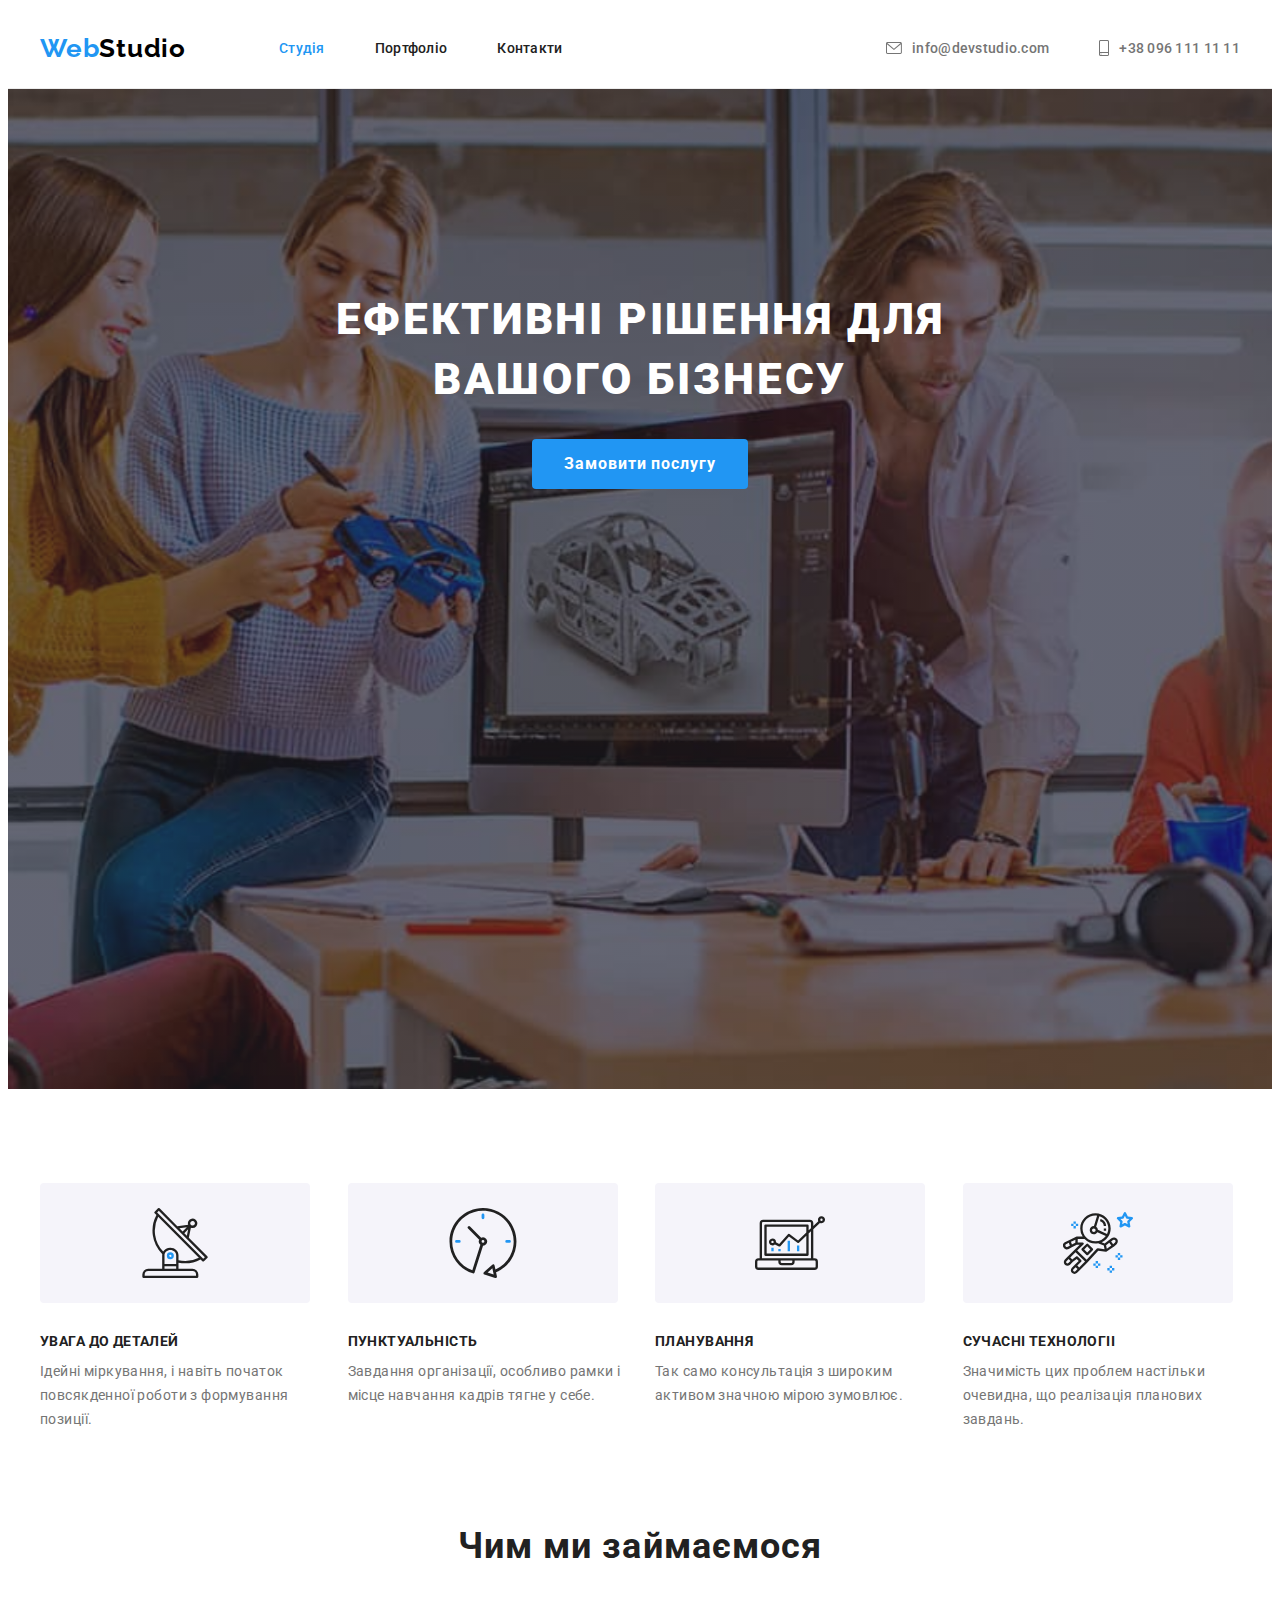
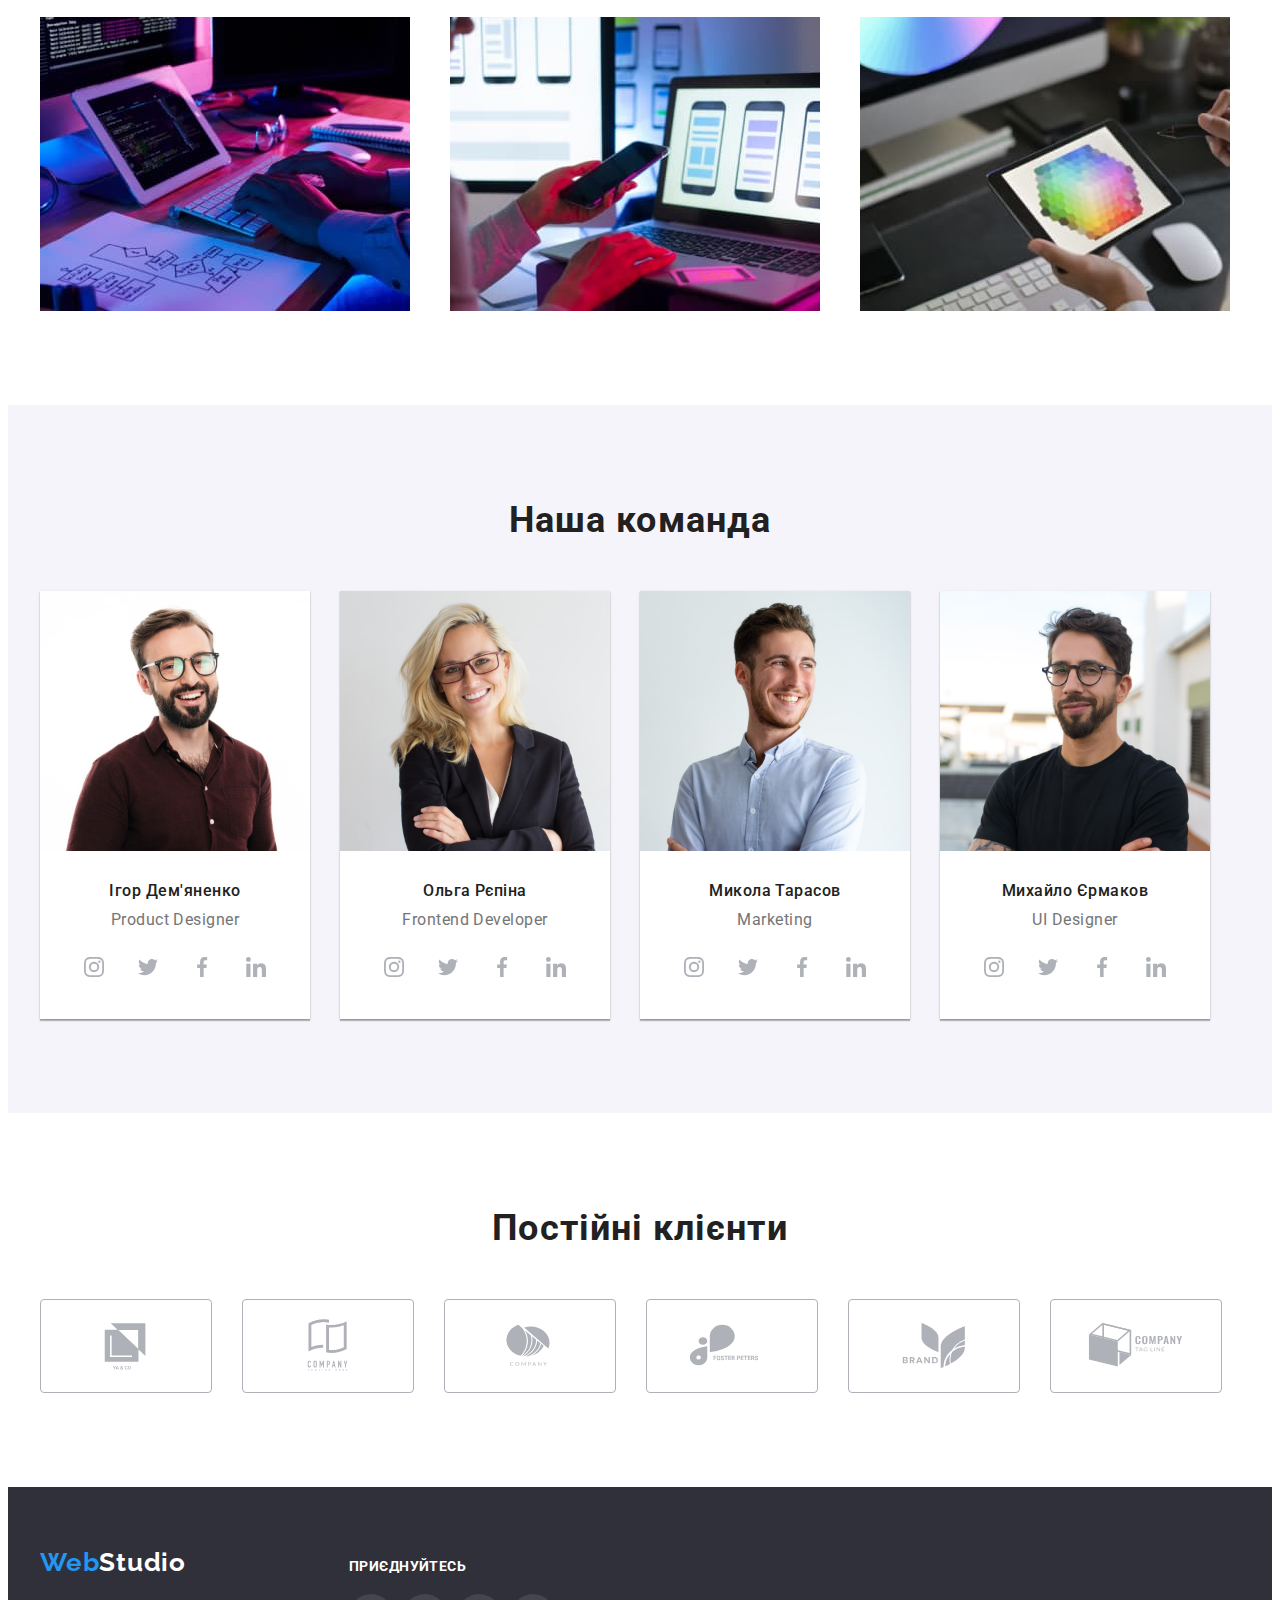
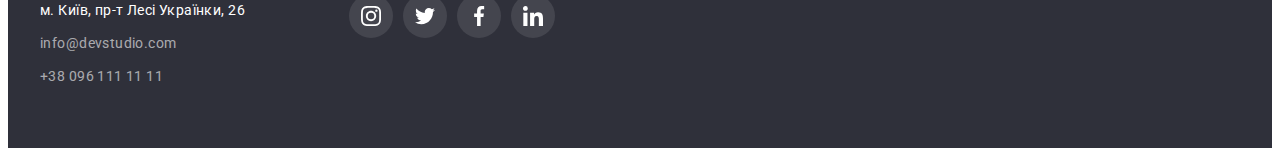
==== index.html @ 52cd23cd "Initial commit" ====
<!DOCTYPE html>
<html lang="uk">
  <head>
    <meta charset="UTF-8" />
    <meta http-equiv="X-UA-Compatible" content="IE=edge" />
    <meta name="viewport" content="width=device-width, initial-scale=1.0" />
    <title>WebStudio</title>
    <!-- Modern Normalize -->
    <link
      rel="stylesheet"
      href="https://cdnjs.cloudflare.com/ajax/libs/modern-normalize/1.1.0/modern-normalize.min.css"
      integrity="sha512-wpPYUAdjBVSE4KJnH1VR1HeZfpl1ub8YT/NKx4PuQ5NmX2tKuGu6U/JRp5y+Y8XG2tV+wKQpNHVUX03MfMFn9Q=="
      crossorigin="anonymous"
      referrerpolicy="no-referrer"
    />
    <!-- Fonts -->
    <link rel="preconnect" href="https://fonts.googleapis.com" />
    <link rel="preconnect" href="https://fonts.gstatic.com" crossorigin />
    <link
      href="https://fonts.googleapis.com/css2?family=Raleway:wght@700&family=Roboto:wght@400;500;700;900&display=swap"
      rel="stylesheet"
    />
    <!-- Custom Styles -->
    <link rel="stylesheet" href="./css/style.css" />
  </head>
  <body>
    <!-- Header -->
    <header class="header">
      <div class="header-container container">
        <a class="logo" href="">Web<span class="logo-header">Studio</span></a>
        <nav class="header-nav">
          <ul class="nav-list list">
            <li class="nav-item">
              <a href="" class="nav-link link current">Студія</a>
            </li>
            <li class="nav-item">
              <a href="./portfolio.html" class="nav-link link">Портфоліо</a>
            </li>
            <li class="nav-item">
              <a href="" class="nav-link link">Контакти</a>
            </li>
          </ul>
        </nav>
        <ul class="header-list list">
          <li>
            <a
              href="mailto:info@devstudio.com"
              class="header-mail link nav-link"
              ><svg class="mail-icon" width="16" height="12">
                <use href="./img/icons.svg.svg#icon-envelope"></use></svg
              >info@devstudio.com</a
            >
          </li>
          <li>
            <a href="tel:+380961111111" class="header-tel link nav-link"
              ><svg class="tel-icon" width="10" height="16">
                <use href="./img/icons.svg.svg#icon-smartphone"></use></svg
              >+38 096 111 11 11</a
            >
          </li>
        </ul>
      </div>
    </header>
    <main>
      <!-- Hero section -->
      <section class="hero-section overlay">
        <div class="container">
          <h1 class="hero-title">Ефективні рішення для вашого бізнесу</h1>
          <button class="btn-hero" type="button">Замовити послугу</button>
        </div>
      </section>
      <!-- Benefits section -->
      <section class="benefits benefits-section">
        <div class="container">
          <h2 class="visually-hidden">Переваги</h2>
          <ul class="benefits-list list">
            <li class="benefits-card">
              <div class="icons-wrapper">
                <svg class="benefits-icon" width="70" height="70">
                  <use href="./img/icons.svg.svg#icon-antenna"></use>
                </svg>
              </div>
              <h3 class="benefits-title">Увага до деталей</h3>
              <p class="benefits-text">
                Ідейні міркування, і навіть початок повсякденної роботи з
                формування позиції.
              </p>
            </li>
            <li class="benefits-card">
              <div class="icons-wrapper">
                <svg class="benefits-icon" width="70" height="70">
                  <use href="./img/icons.svg.svg#icon-clock"></use>
                </svg>
              </div>
              <h3 class="benefits-title">Пунктуальність</h3>
              <p class="benefits-text">
                Завдання організації, особливо рамки і місце навчання кадрів
                тягне у себе.
              </p>
            </li>
            <li class="benefits-card">
              <div class="icons-wrapper">
                <svg class="benefits-icon" width="70" height="70">
                  <use href="./img/icons.svg.svg#icon-diagram"></use>
                </svg>
              </div>
              <h3 class="benefits-title">Планування</h3>
              <p class="benefits-text">
                Так само консультація з широким активом значною мірою зумовлює.
              </p>
            </li>
            <li class="benefits-card">
              <div class="icons-wrapper">
                <svg class="benefits-icon" width="70" height="70">
                  <use href="./img/icons.svg.svg#icon-astronaut"></use>
                </svg>
              </div>
              <h3 class="benefits-title">Сучасні технологіі</h3>
              <p class="benefits-text">
                Значимість цих проблем настільки очевидна, що реалізація
                планових завдань.
              </p>
            </li>
          </ul>
        </div>
      </section>
      <!-- Works section -->
      <section class="works works-section">
        <div class="container">
          <h2 class="works-title">Чим ми займаємося</h2>
          <ul class="list-works list">
            <li class="works-item">
              <img
                src="./img/gallery/gallery-img-1.jpg"
                alt="computer work"
                width="370"
                height="294"
              />
            </li>
            <li class="works-item">
              <img
                src="./img/gallery/gallery-img-2.jpg"
                alt="computer work"
                width="370"
                height="294"
              />
            </li>
            <li class="works-item">
              <img
                src="./img/gallery/gallery-img-3.jpg"
                alt="computer work"
                width="370"
                height="294"
              />
            </li>
          </ul>
        </div>
      </section>
      <!-- Staff-section -->
      <section class="staff staff-section">
        <div class="container">
          <h2 class="staf-title">Наша команда</h2>
          <ul class="staff-list list">
            <li class="staff-card">
              <img
                src="./img/team/ihor-img-4.jpg"
                alt="ihor"
                width="270"
                height="260"
              />
              <div class="staff-wrapper">
                <h3 class="staff-name">Ігор Дем'яненко</h3>
                <p class="staff-profession">Product Designer</p>
                <ul class="socials list">
                  <li class="socials-item">
                    <a
                      class="socials-link link"
                      href="https://instagram.com"
                      target="_blank"
                      rel="noopener noreferrer"
                      aria-label="Instagram icon"
                    >
                      <svg class="socials-icon" width="20" height="20">
                        <use href="./img/icons.svg.svg#icon-instagram"></use>
                      </svg>
                    </a>
                  </li>
                  <li class="socials-item">
                    <a
                      class="socials-link link"
                      href="https://twitter.com"
                      target="_blank"
                      rel="noopener noreferrer"
                      aria-label="Twitter icon"
                    >
                      <svg class="socials-icon" width="20" height="20">
                        <use href="./img/icons.svg.svg#icon-twitter"></use>
                      </svg>
                    </a>
                  </li>
                  <li class="socials-item">
                    <a
                      class="socials-link link"
                      href="https://facebook.com"
                      target="_blank"
                      rel="noopener noreferrer"
                      aria-label="Facebook icon"
                    >
                      <svg class="socials-icon" width="20" height="20">
                        <use href="./img/icons.svg.svg#icon-facebook"></use>
                      </svg>
                    </a>
                  </li>
                  <li class="socials-item">
                    <a
                      class="socials-link link"
                      href="https://linkedin.com"
                      target="_blank"
                      rel="noopener noreferrer"
                      aria-label="Linkedin icon"
                    >
                      <svg class="socials-icon" width="20" height="20">
                        <use href="./img/icons.svg.svg#icon-linkedin"></use>
                      </svg>
                    </a>
                  </li>
                </ul>
              </div>
            </li>
            <li class="staff-card">
              <img
                src="./img/team/olga-img-5.jpg"
                alt="olga"
                width="270"
                height="260"
              />
              <div class="staff-wrapper">
                <h3 class="staff-name">Ольга Рєпіна</h3>
                <p class="staff-profession">Frontend Developer</p>
                <ul class="socials list">
                  <li class="socials-item">
                    <a
                      class="socials-link link"
                      href="https://instagram.com"
                      target="_blank"
                      rel="noopener noreferrer"
                      aria-label="Instagram icon"
                    >
                      <svg class="socials-icon" width="20" height="20">
                        <use href="./img/icons.svg.svg#icon-instagram"></use>
                      </svg>
                    </a>
                  </li>
                  <li class="socials-item">
                    <a
                      class="socials-link link"
                      href="https://twitter.com"
                      target="_blank"
                      rel="noopener noreferrer"
                      aria-label="Twitter icon"
                    >
                      <svg class="socials-icon" width="20" height="20">
                        <use href="./img/icons.svg.svg#icon-twitter"></use>
                      </svg>
                    </a>
                  </li>
                  <li class="socials-item">
                    <a
                      class="socials-link link"
                      href="https://facebook.com"
                      target="_blank"
                      rel="noopener noreferrer"
                      aria-label="Facebook icon"
                    >
                      <svg class="socials-icon" width="20" height="20">
                        <use href="./img/icons.svg.svg#icon-facebook"></use>
                      </svg>
                    </a>
                  </li>
                  <li class="socials-item">
                    <a
                      class="socials-link link"
                      href="https://linkedin.com"
                      target="_blank"
                      rel="noopener noreferrer"
                      aria-label="Linkedin icon"
                    >
                      <svg class="socials-icon" width="20" height="20">
                        <use href="./img/icons.svg.svg#icon-linkedin"></use>
                      </svg>
                    </a>
                  </li>
                </ul>
              </div>
            </li>
            <li class="staff-card">
              <img
                src="./img/team/mukola-img-6.jpg"
                alt="mukola"
                width="270"
                height="260"
              />
              <div class="staff-wrapper">
                <h3 class="staff-name">Микола Тарасов</h3>
                <p class="staff-profession">Marketing</p>
                <ul class="socials list">
                  <li class="socials-item">
                    <a
                      class="socials-link link"
                      href="https://instagram.com"
                      target="_blank"
                      rel="noopener noreferrer"
                      aria-label="Instagram icon"
                    >
                      <svg class="socials-icon" width="20" height="20">
                        <use href="./img/icons.svg.svg#icon-instagram"></use>
                      </svg>
                    </a>
                  </li>
                  <li class="socials-item">
                    <a
                      class="socials-link link"
                      href="https://twitter.com"
                      target="_blank"
                      rel="noopener noreferrer"
                      aria-label="Twitter icon"
                    >
                      <svg class="socials-icon" width="20" height="20">
                        <use href="./img/icons.svg.svg#icon-twitter"></use>
                      </svg>
                    </a>
                  </li>
                  <li class="socials-item">
                    <a
                      class="socials-link link"
                      href="https://facebook.com"
                      target="_blank"
                      rel="noopener noreferrer"
                      aria-label="Facebook icon"
                    >
                      <svg class="socials-icon" width="20" height="20">
                        <use href="./img/icons.svg.svg#icon-facebook"></use>
                      </svg>
                    </a>
                  </li>
                  <li class="socials-item">
                    <a
                      class="socials-link link"
                      href="https://linkedin.com"
                      target="_blank"
                      rel="noopener noreferrer"
                      aria-label="Linkedin icon"
                    >
                      <svg class="socials-icon" width="20" height="20">
                        <use href="./img/icons.svg.svg#icon-linkedin"></use>
                      </svg>
                    </a>
                  </li>
                </ul>
              </div>
            </li>
            <li class="staff-card">
              <img
                src="./img/team/mukhaylo-img-7.jpg"
                alt="mukhaylo"
                width="270"
                height="260"
              />
              <div class="staff-wrapper">
                <h3 class="staff-name">Михайло Єрмаков</h3>
                <p class="staff-profession">UI Designer</p>
                <ul class="socials list">
                  <li class="socials-item">
                    <a
                      class="socials-link link"
                      href="https://instagram.com"
                      target="_blank"
                      rel="noopener noreferrer"
                      aria-label="Instagram icon"
                    >
                      <svg class="socials-icon" width="20" height="20">
                        <use href="./img/icons.svg.svg#icon-instagram"></use>
                      </svg>
                    </a>
                  </li>
                  <li class="socials-item">
                    <a
                      class="socials-link link"
                      href="https://twitter.com"
                      target="_blank"
                      rel="noopener noreferrer"
                      aria-label="Twitter icon"
                    >
                      <svg class="socials-icon" width="20" height="20">
                        <use href="./img/icons.svg.svg#icon-twitter"></use>
                      </svg>
                    </a>
                  </li>
                  <li class="socials-item">
                    <a
                      class="socials-link link"
                      href="https://facebook.com"
                      target="_blank"
                      rel="noopener noreferrer"
                      aria-label="Facebook icon"
                    >
                      <svg class="socials-icon" width="20" height="20">
                        <use href="./img/icons.svg.svg#icon-facebook"></use>
                      </svg>
                    </a>
                  </li>
                  <li class="socials-item">
                    <a
                      class="socials-link link"
                      href="https://linkedin.com"
                      target="_blank"
                      rel="noopener noreferrer"
                      aria-label="Linkedin icon"
                    >
                      <svg class="socials-icon" width="20" height="20">
                        <use href="./img/icons.svg.svg#icon-linkedin"></use>
                      </svg>
                    </a>
                  </li>
                </ul>
              </div>
            </li>
          </ul>
        </div>
      </section>
      <!-- Clients-section -->
      <section class="clients clients-section">
        <div class="container">
          <h2 class="clients-title">Постійні клієнти</h2>
          <ul class="list-clients list">
            <li class="item">
              <a href="" class="link clients-link">
                <svg class="logo-icon" width="106" height="60">
                  <use href="./img/icons.svg.svg#icon-Logo1"></use>
                </svg>
              </a>
            </li>
            <li class="item">
              <a href="" class="link clients-link">
                <svg class="logo-icon" width="106" height="60">
                  <use href="./img/icons.svg.svg#icon-Logo2"></use>
                </svg>
              </a>
            </li>
            <li class="item">
              <a href="" class="link clients-link">
                <svg class="logo-icon" width="106" height="60">
                  <use href="./img/icons.svg.svg#icon-Logo3"></use>
                </svg>
              </a>
            </li>
            <li class="item">
              <a href="" class="link clients-link">
                <svg class="logo-icon" width="106" height="60">
                  <use href="./img/icons.svg.svg#icon-Logo4"></use>
                </svg>
              </a>
            </li>
            <li class="item">
              <a href="" class="link clients-link">
                <svg class="logo-icon" width="106" height="60">
                  <use href="./img/icons.svg.svg#icon-Logo5"></use>
                </svg>
              </a>
            </li>
            <li class="item">
              <a href="" class="link clients-link">
                <svg class="logo-icon" width="106" height="60">
                  <use href="./img/icons.svg.svg#icon-Logo6"></use>
                </svg>
              </a>
            </li>
          </ul>
        </div>
      </section>
    </main>
    <!-- Footer -->
    <footer class="footer">
      <div class="container">
        <div class="footer-container">
          <a class="logo" href="">Web<span class="logo-footer">Studio</span></a>

          <address class="address-wrapper">
            <ul class="list">
              <li class="list-footer">
                <a
                  href="https://goo.gl/maps/xZHKxqKx7CFX3MVU"
                  class="link address link-footer"
                  target="_blank"
                  rel="noopener noreferrer nofollow"
                  >м. Київ, пр-т Лесі Українки, 26</a
                >
              </li>
              <li class="list-footer">
                <a
                  href="mailto:info@devstudio.com"
                  class="link footer-mail link-footer"
                  >info@devstudio.com</a
                >
              </li>
              <li class="list-footer">
                <a href="tel:+380961111111" class="link footer-tel link-footer"
                  >+38 096 111 11 11</a
                >
              </li>
            </ul>
          </address>
        </div>
        <div class="footer-socials">
          <h3 class="footer-title">приєднуйтесь</h3>
          <ul class="footer-socials-list list">
            <li class="socials-item-footer">
              <a
                class="socials-link-footer link"
                href="https://instagram.com"
                target="_blank"
                rel="noopener noreferrer"
                aria-label="Instagram icon"
              >
                <svg class="socials-icon-footer" width="20" height="20">
                  <use href="./img/icons.svg.svg#icon-instagram"></use>
                </svg>
              </a>
            </li>
            <li class="socials-item-footer">
              <a
                class="socials-link-footer link"
                href="https://twitter.com"
                target="_blank"
                rel="noopener noreferrer"
                aria-label="Twitter icon"
              >
                <svg class="socials-icon-footer" width="20" height="20">
                  <use href="./img/icons.svg.svg#icon-twitter"></use>
                </svg>
              </a>
            </li>
            <li class="socials-item-footer">
              <a
                class="socials-link-footer link"
                href="https://facebook.com"
                target="_blank"
                rel="noopener noreferrer"
                aria-label="Facebook icon"
              >
                <svg class="socials-icon-footer" width="20" height="20">
                  <use href="./img/icons.svg.svg#icon-facebook"></use>
                </svg>
              </a>
            </li>
            <li class="socials-item-footer">
              <a
                class="socials-link-footer link"
                href="https://linkedin.com"
                target="_blank"
                rel="noopener noreferrer"
                aria-label="Linkedin icon"
              >
                <svg class="socials-icon-footer" width="20" height="20">
                  <use href="./img/icons.svg.svg#icon-linkedin"></use>
                </svg>
              </a>
            </li>
          </ul>
        </div>
      </div>
    </footer>
  </body>
</html>
---- css/style.css ----
:root {
  --main-title-color: #ffffff;
  --secondary-title-color: #212121;
  --description-color: #757575;
  --accent-color: #2196f3;
  --logo-color: #000000;
  --background-color-grey: #f5f4fa;
  --background-color-black: #2f303a;
  --footer-contact-color: rgba(255, 255, 255, 0.6);
  --btn-hover-focus-color: #188ce8;
  --card-set-gap: 30px;
}
body {
  font-family: "Roboto", sans-serif;
  background-color: var(--main-title-color);
  color: var(--description-color);
}

/* reset start */

h1,
h2,
h3,
h4,
h5,
h6,
p,
ul {
  margin: 0;
}

.list {
  list-style: none;
  margin: 0;
  padding: 0;
}

.link {
  text-decoration: none;
}

img {
  display: block;
  max-width: 100%;
  height: auto;
}

/* reset end */

/* header */

.header {
  border: 1px solid #ececec;
  border-left: none;
  border-top: none;
  border-right: none;
}

.header-container {
  display: flex;
  align-items: center;
}

.container {
  width: 1200px;
  padding-right: 15px;
  padding-left: 15px;
  margin-left: auto;
  margin-right: auto;
}

.logo {
  font-family: "Raleway", sans-serif;
  font-style: normal;
  font-weight: 700;
  font-size: 26px;
  line-height: calc(31 / 26);
  letter-spacing: 0.03em;
  color: var(--accent-color);
  text-decoration: none;
  margin-right: 93px;
}

.logo-header {
  color: var(--logo-color);
}

.mail-icon,
.tel-icon {
  fill: currentColor;
  margin-right: 10px;
}

.nav-link {
  display: flex;
  justify-content: center;
  align-items: center;
  padding-top: 32px;
  padding-bottom: 32px;
  font-weight: 500;
  font-size: 14px;
  line-height: calc(16 / 14);
  letter-spacing: 0.02em;
  color: var(--secondary-title-color);
}

.nav-link:hover,
.nav-link:focus {
  color: var(--accent-color);
}

.nav-list .link.current {
  color: var(--accent-color);
}

.nav-list {
  display: flex;
  gap: 50px;
  align-items: center;
}

.header-list {
  margin-left: auto;
  display: flex;
  gap: 50px;
}

.header-mail {
  font-weight: 500;
  font-size: 14px;
  line-height: calc(16 / 14);
  letter-spacing: 0.02em;
  color: var(--description-color);
}
.header-tel {
  font-weight: 500;
  font-size: 14px;
  line-height: calc(16 / 14);
  letter-spacing: 0.02em;
  color: var(--description-color);
}

/* hero */

.overlay {
  max-width: 1600px;
  height: 600px;
  margin-left: auto;
  margin-right: auto;
  background-image: linear-gradient(
      to right,
      rgba(47, 48, 58, 0.4),
      rgba(47, 48, 58, 0.4)
    ),
    url(../img/hero/Img.jpg);
  background-position: center;
  background-repeat: no-repeat;
  background-size: cover;
}

.hero-section {
  background-color: var(--background-color-black);
  padding-top: 200px;
  padding-bottom: 200px;
}

.hero-title {
  margin: 0 auto;
  margin-bottom: 30px;
  width: 696px;
  font-weight: 900;
  font-size: 44px;
  line-height: calc(60 / 44);
  text-align: center;
  letter-spacing: 0.06em;
  text-transform: uppercase;
  color: var(--main-title-color);
}

.btn-hero {
  border-radius: 4px;
  display: block;
  margin: 0 auto;
  padding: 10px 32px;
  font-family: inherit;
  font-weight: 700;
  font-size: 16px;
  line-height: calc(30 / 16);
  text-align: center;
  letter-spacing: 0.06em;
  color: var(--main-title-color);
  background: var(--accent-color);
  cursor: pointer;
  border: none;
}

.btn-hero:hover,
.btn-hero:focus {
  background-color: var(--btn-hover-focus-color);
}

/* benefins */

.visually-hidden {
  position: absolute;
  white-space: nowrap;
  width: 1px;
  height: 1px;
  overflow: hidden;
  border: 0;
  padding: 0;
  clip: rect(0 0 0 0);
  clip-path: inset(50%);
  margin: -1px;
}

.benefits-section {
  padding-top: 94px;
  padding-bottom: 94px;
}

.icons-wrapper {
  width: 270px;
  height: 120px;
  display: flex;
  margin-bottom: 30px;
  justify-content: center;
  align-items: center;
  background-color: #f5f4fa;
  border-radius: 4px;
}

.benefits-card {
  flex-basis: calc(100% / 4 - var(--card-set-gap));
  margin-left: var(--card-set-gap);
}

.benefits-list {
  display: flex;
  margin-left: calc(-1 * var(--card-set-gap));
}

.works-section {
  padding-bottom: 94px;
}

.benefits-title {
  padding-bottom: 10px;
  font-weight: 700;
  font-size: 14px;
  line-height: calc(16 / 14);
  letter-spacing: 0.03em;
  text-transform: uppercase;
  color: var(--secondary-title-color);
}

.benefits-text {
  font-size: 14px;
  line-height: calc(24 / 14);
  letter-spacing: 0.03em;
  color: var(--description-color);
}

/* works */

.works-title,
.staf-title,
.clients-title {
  padding-bottom: 50px;
  font-weight: 700;
  font-size: 36px;
  line-height: calc(42 / 36);
  letter-spacing: 0.03em;
  color: var(--secondary-title-color);
  text-align: center;
}
.list-works {
  display: flex;
  margin-left: calc(-1 * var(--card-set-gap));
}

.works-item {
  flex-basis: calc(100% / 3 - var(--card-set-gap));
  margin-left: var(--card-set-gap);
}

/* staff */

.socials {
  display: flex;
  justify-content: center;
  align-items: center;
  gap: 10px;
}

.socials-link {
  display: flex;
  justify-content: center;
  align-items: center;
  width: 44px;
  height: 44px;
  margin-top: 16px;
  border-radius: 50%;
}

.socials-icon {
  fill: #afb1b8;
}

.socials-link:hover .socials-icon,
.socials-link:focus .socials-icon {
  fill: #ffffff;
}

.socials-link:hover,
.socials-link:focus {
  background-color: var(--accent-color);
}

.staff-list {
  display: flex;
  margin-left: calc(-1 * var(--card-set-gap));
}

.staff-wrapper {
  padding-top: 30px;
  padding-bottom: 30px;
}
.staff-section {
  padding-bottom: 94px;
  padding-top: 94px;
}

.staff {
  background-color: var(--background-color-grey);
}

.staff-card {
  flex-basis: calc(100 % / 4 - var(--card-set-gap));
  margin-left: var(--card-set-gap);
  background-color: var(--main-title-color);
  box-shadow: 0px 1px 3px rgba(0, 0, 0, 0.12), 0px 1px 1px rgba(0, 0, 0, 0.14),
    0px 2px 1px rgba(0, 0, 0, 0.2);
}
.staff-name {
  padding-bottom: 10px;
  font-weight: 500;
  font-size: 16px;
  line-height: calc(19 / 16);
  letter-spacing: 0.03em;
  color: var(--secondary-title-color);
  text-align: center;
}
.staff-profession {
  font-size: 16px;
  line-height: calc(19 / 16);
  letter-spacing: 0.03em;
  color: var(--description-color);
  text-align: center;
}

/* Clients */

.clients-section {
  padding-bottom: 94px;
  padding-top: 94px;
}

.list-clients {
  display: flex;
  gap: 30px;
}

.clients-link {
  display: flex;
  justify-content: center;
  align-items: center;
  border: 1px solid #afb1b8;
  border-radius: 4px;
  width: 170px;
  height: 92px;
  color: #afb1b8;
}

.logo-icon {
  width: 106px;
  height: 60px;
  fill: currentColor;
}

.clients-link:hover,
.clients-link:focus {
  color: var(--accent-color);
  border: 1px solid var(--accent-color);
  border-radius: 4px;
}

/* footer */

.footer .container {
  display: flex;
  align-items: baseline;
}

.link-footer:hover,
.link-footer:focus {
  color: var(--accent-color);
}

.footer {
  padding-bottom: 60px;
  padding-top: 60px;
  background-color: var(--background-color-black);
}
.logo-footer {
  color: var(--main-title-color);
}

.address-wrapper {
  margin-top: 20px;
}

.list-footer:not(:last-child) {
  margin-bottom: 9px;
}

.footer-mail,
.footer-tel {
  font-weight: 400;
  font-size: 14px;
  line-height: calc(24 / 14);
  letter-spacing: 0.03em;
  color: var(--footer-contact-color);
  font-style: normal;
}
.address {
  font-weight: 400;
  font-size: 14px;
  line-height: calc(24 / 14);
  letter-spacing: 0.03em;
  color: var(--main-title-color);
  font-style: normal;
}

.footer-socials {
  box-sizing: border-box;
  margin-left: 70px;
  margin-right: auto;
}

.socials-link-footer {
  display: flex;
  justify-content: center;
  align-items: center;
  width: 44px;
  height: 44px;

  border-radius: 50%;
  background-color: rgba(255, 255, 255, 0.1);
}

.socials-icon-footer {
  fill: var(--main-title-color);
}

.socials-link-footer:hover,
.socials-link-footer:focus {
  background-color: var(--accent-color);
}

.footer-socials-list {
  display: flex;
  gap: 10px;
}

.footer-title {
  margin-bottom: 20px;
  font-weight: 700;
  font-size: 14px;
  line-height: calc(16 / 14);
  letter-spacing: 0.03em;
  text-transform: uppercase;
  color: var(--main-title-color);
}

/* portfolio */

.btn-works-wrapper {
  display: flex;
  justify-content: center;
  gap: 8px;
  margin-top: 94px;
  margin-bottom: 50px;
}

.btn-works {
  flex-basis: calc(100% / - var(--card-set-gap));
  border-radius: 4px;
  padding: 6px 22px;
  font-family: inherit;
  font-style: normal;
  font-weight: 500;
  font-size: 16px;
  line-height: calc(26 / 16);
  text-align: center;
  letter-spacing: 0.03em;
  color: var(--secondary-title-color);
  background: var(--background-color-grey);
  border: none;
  cursor: pointer;
}
.btn-works:hover,
.btn-works:focus {
  background-color: var(--accent-color);
  color: var(--main-title-color);
  box-shadow: 0px 3px 1px rgba(0, 0, 0, 0.1), 0px 1px 2px rgba(0, 0, 0, 0.08),
    0px 2px 2px rgba(0, 0, 0, 0.12);
}

.card-set {
  display: flex;
  flex-wrap: wrap;
  margin-top: calc(-1 * var(--card-set-gap));
  margin-bottom: 94px;
  margin-left: calc(-1 * var(--card-set-gap));
}

.works-card {
  flex-basis: calc(100% / 3 - var(--card-set-gap));
  margin-left: var(--card-set-gap);
  margin-top: var(--card-set-gap);
  background-color: var(--main-title-color);
}

.card-wrapper {
  padding-left: 24px;
  padding-right: 24px;
  padding-top: 20px;
  padding-bottom: 20px;
  border: 1px solid #eeeeee;
  border-top: none;
}

 .card-link{
  display: block;
} 

.card-link:hover,
.card-link:focus {
  box-shadow: 0px 1px 1px rgba(0, 0, 0, 0.12), 0px 4px 4px rgba(0, 0, 0, 0.06),
    1px 4px 6px rgba(0, 0, 0, 0.16);
}

.job-title {
  padding-bottom: 4px;
  font-weight: 700;
  font-size: 18px;
  line-height: calc(36 / 18);
  letter-spacing: 0.06em;
  color: var(--secondary-title-color);
}
.work-description {
  font-size: 16px;
  line-height: 30px;
  letter-spacing: 0.03em;
  color: var(--description-color);
}
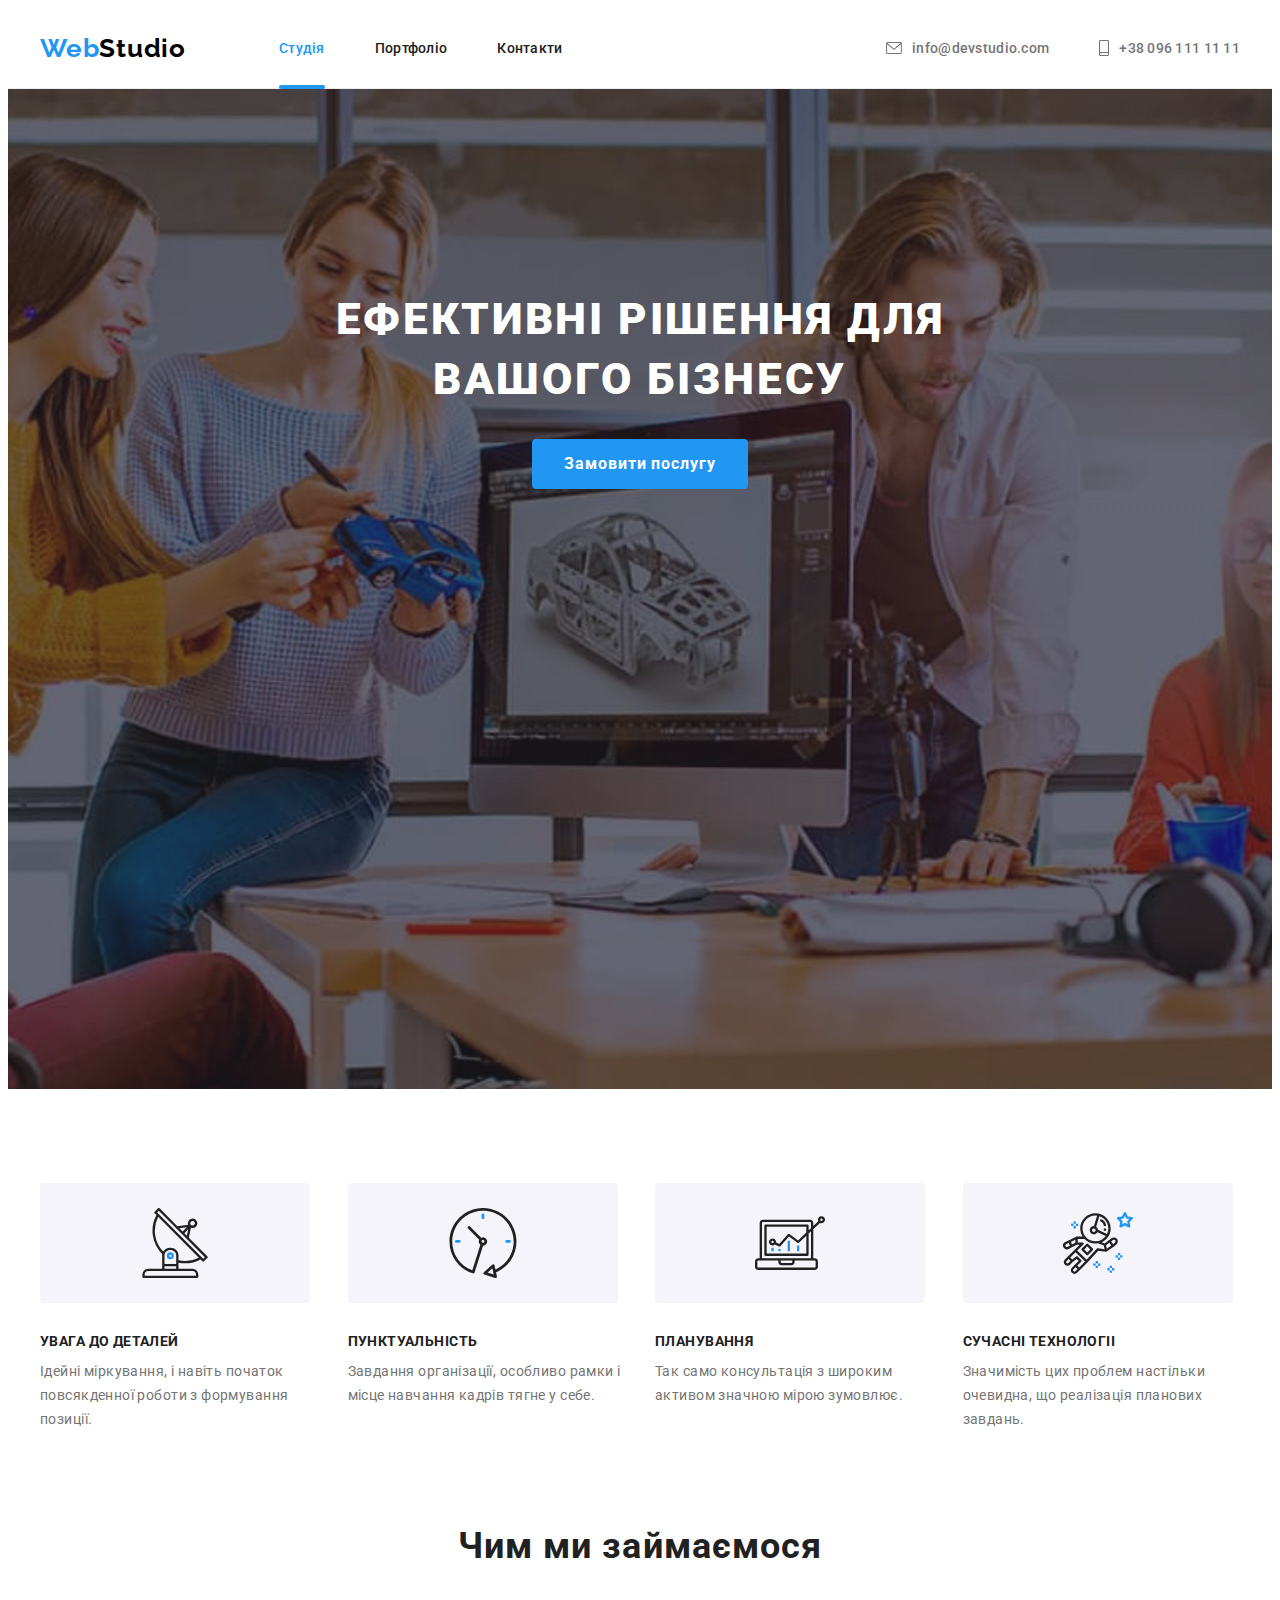
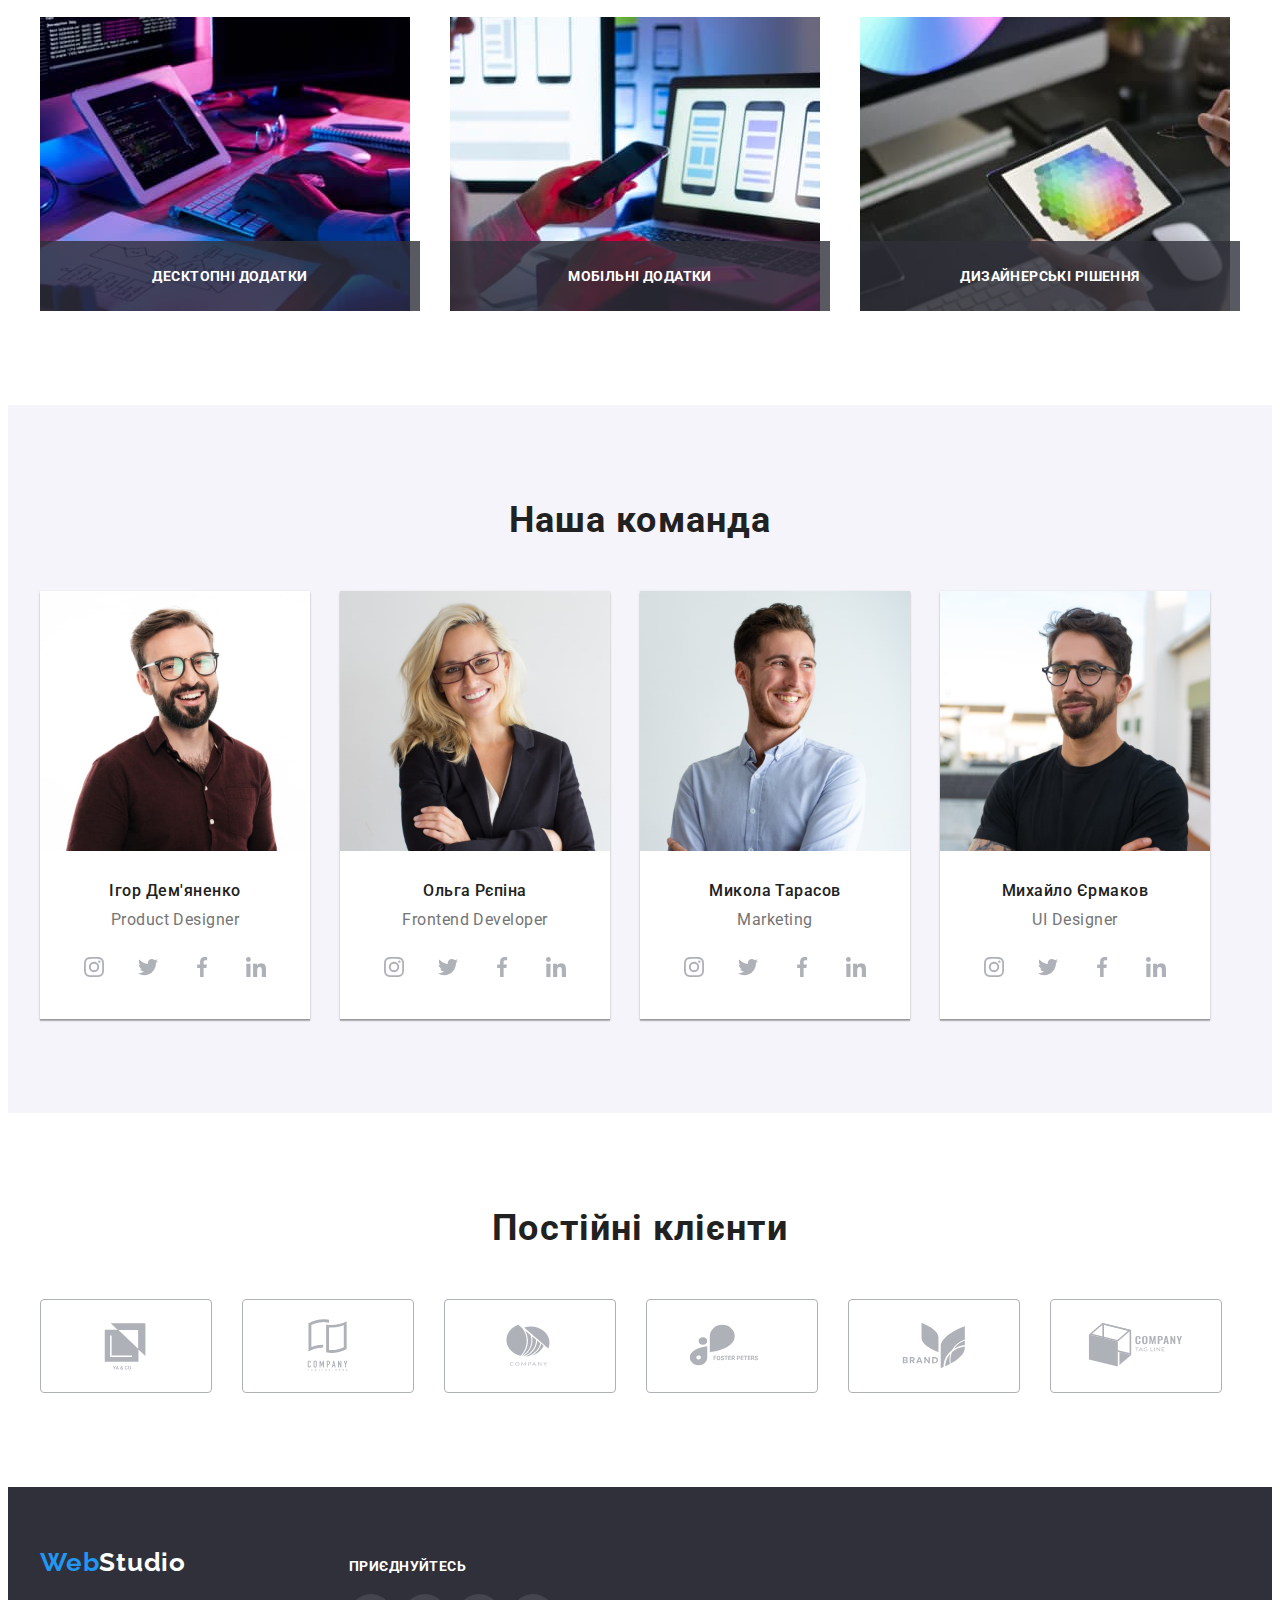
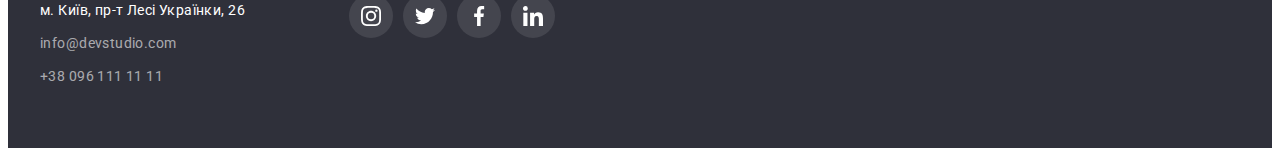
==== commit 12a19e19: "finish hw" ====
--- a/index.html
+++ b/index.html
@@ -63,10 +63,10 @@
     </header>
     <main>
       <!-- Hero section -->
-      <section class="hero-section overlay">
+      <section class="hero-section overlay-hero">
         <div class="container">
           <h1 class="hero-title">Ефективні рішення для вашого бізнесу</h1>
-          <button class="btn-hero" type="button">Замовити послугу</button>
+          <button class="btn-hero" type="button" data-modal-open>Замовити послугу</button>
         </div>
       </section>
       <!-- Benefits section -->
@@ -136,6 +136,11 @@
                 width="370"
                 height="294"
               />
+              <div class="overlay">
+                <p class="overlay-text">
+                  Десктопні додатки
+                </p>
+              </div>
             </li>
             <li class="works-item">
               <img
@@ -144,6 +149,11 @@
                 width="370"
                 height="294"
               />
+              <div class="overlay">
+                <p class="overlay-text">
+                  Мобільні додатки
+                </p>
+              </div>
             </li>
             <li class="works-item">
               <img
@@ -152,6 +162,11 @@
                 width="370"
                 height="294"
               />
+              <div class="overlay">
+                <p class="overlay-text">
+                  Дизайнерські рішення
+                </p>
+              </div>
             </li>
           </ul>
         </div>
@@ -570,5 +585,17 @@
         </div>
       </div>
     </footer>
+
+    <!-- Modal Window -->
+    <div class="backdrop is-hidden" data-modal>
+      <div class="modal" data-modal-window>
+        <button class="modal-btn"data-modal-close>
+          <svg class="modal-icon" width="11" height="11">
+            <use href="./img/icons.svg.svg#icon-close"></use>
+          </svg>
+        </button>
+      </div>
+    </div>
+   <script src="./js/modal.js"></script>
   </body>
 </html>
--- a/css/style.css
+++ b/css/style.css
@@ -102,6 +102,29 @@
   line-height: calc(16 / 14);
   letter-spacing: 0.02em;
   color: var(--secondary-title-color);
+
+  position: relative;
+
+  transition-property: color;
+  transition-duration: 250ms;
+  transition-timing-function: cubic-bezier(0.4, 0, 0.2, 1);
+  
+}
+
+
+.link.current::after{
+ content: "";
+ display: block;
+
+ position: absolute;
+ width: 100%;
+ height: 4px;
+ bottom: -1px;
+
+
+ border-radius: 2px;
+
+ background-color: var(--accent-color);
 }
 
 .nav-link:hover,
@@ -111,6 +134,8 @@
 
 .nav-list .link.current {
   color: var(--accent-color);
+
+  
 }
 
 .nav-list {
@@ -142,7 +167,7 @@
 
 /* hero */
 
-.overlay {
+.overlay-hero {
   max-width: 1600px;
   height: 600px;
   margin-left: auto;
@@ -192,6 +217,10 @@
   background: var(--accent-color);
   cursor: pointer;
   border: none;
+
+  transition-property: background-color;
+  transition-duration: 250ms;
+  transition-timing-function: cubic-bezier(0.4, 0, 0.2, 1);
 }
 
 .btn-hero:hover,
@@ -282,7 +311,30 @@
 .works-item {
   flex-basis: calc(100% / 3 - var(--card-set-gap));
   margin-left: var(--card-set-gap);
-}
+
+  position: relative;
+}
+
+.overlay{
+  position: absolute;
+  bottom: 0;
+  width: 100%;
+  padding-top: 27px;
+  padding-bottom: 27px;
+  background: rgba(47, 48, 58, 0.8);
+}
+
+.overlay-text{
+  font-weight: 700;
+    font-size: 14px;
+    line-height: calc(16/14);
+    text-align: center;
+    letter-spacing: 0.03em;
+    text-transform: uppercase;
+  
+    color:var(--main-title-color);
+}
+
 
 /* staff */
 
@@ -301,10 +353,20 @@
   height: 44px;
   margin-top: 16px;
   border-radius: 50%;
+
+  transition-property: background-color;
+  transition-duration: 250ms;
+  transition-timing-function: cubic-bezier(0.4, 0, 0.2, 1);
+  
 }
 
 .socials-icon {
   fill: #afb1b8;
+
+  transition-property: fill;
+  transition-duration: 250ms;
+  transition-timing-function: cubic-bezier(0.4, 0, 0.2, 1);
+  
 }
 
 .socials-link:hover .socials-icon,
@@ -380,6 +442,11 @@
   width: 170px;
   height: 92px;
   color: #afb1b8;
+
+  transition-property: color;
+  transition-duration: 250ms;
+  transition-timing-function: cubic-bezier(0.4, 0, 0.2, 1);
+  
 }
 
 .logo-icon {
@@ -402,11 +469,6 @@
   align-items: baseline;
 }
 
-.link-footer:hover,
-.link-footer:focus {
-  color: var(--accent-color);
-}
-
 .footer {
   padding-bottom: 60px;
   padding-top: 60px;
@@ -432,7 +494,19 @@
   letter-spacing: 0.03em;
   color: var(--footer-contact-color);
   font-style: normal;
-}
+
+  transition-property: color;
+  transition-duration: 250ms;
+  transition-timing-function: cubic-bezier(0.4, 0, 0.2, 1);
+}
+
+.footer-mail:hover,
+.footer-mail:focus,
+.footer-tel:hover,
+.footer-tel:focus{
+  color: var(--accent-color);
+}
+
 .address {
   font-weight: 400;
   font-size: 14px;
@@ -440,6 +514,16 @@
   letter-spacing: 0.03em;
   color: var(--main-title-color);
   font-style: normal;
+  
+  transition-property: color;
+  transition-duration: 250ms;
+  transition-timing-function: cubic-bezier(0.4, 0, 0.2, 1);
+  
+}
+
+.address:hover,
+.address:focus{
+  color: var(--accent-color);
 }
 
 .footer-socials {
@@ -457,6 +541,11 @@
 
   border-radius: 50%;
   background-color: rgba(255, 255, 255, 0.1);
+
+  transition-property: background-color;
+  transition-duration: 250ms;
+  transition-timing-function: cubic-bezier(0.4, 0, 0.2, 1);
+  
 }
 
 .socials-icon-footer {
@@ -482,6 +571,74 @@
   text-transform: uppercase;
   color: var(--main-title-color);
 }
+
+
+/* Modal Window */
+
+.backdrop{
+  position: fixed;
+  top: 0;
+  left: 0;
+  z-index: 100;
+
+  width: 100%;
+  height: 100%;
+
+  background-color: rgba(0, 0, 0, 0.2);
+  transition: opacity 150ms linear, visibility 150ms linear;
+}
+
+.backdrop.is-hidden{
+  opacity: 0;
+  visibility: hidden;
+  pointer-events: none;
+}
+
+.modal{
+  position: absolute;
+
+  top:50%;
+  left: 50%;
+
+  transform: translateX(-50%) translateY(-50%);
+
+  width: 528px;
+  min-height: 581px;
+  background-color: var(--main-title-color);
+
+  border-radius: 4px;
+
+  transition: transform 300ms opacity 300ms;
+
+}
+
+.modal.modal-animation{
+  animation: swirl-in-fwd 0.6s both ease-out;
+}
+
+/* .backdrop.is-hidden .modal{
+  opacity: 0;
+  transform: translateX(-50%) translateY(-70%);
+} */
+
+.modal-btn{
+  position: absolute;
+  top: 8px;
+  right: 8px;
+  padding: 0;
+  display: inline-flex;
+  align-items: center;
+  justify-content: center;
+  width: 30px;
+  height: 30px;
+  background-color: var(--main-title-color);
+  border: 1px solid rgba(0, 0, 0, 0.1);
+  border-radius: 50%;
+  cursor: pointer;
+}
+
+
+
 
 /* portfolio */
 
@@ -508,6 +665,10 @@
   background: var(--background-color-grey);
   border: none;
   cursor: pointer;
+
+  transition-property: color, background-color, box-shadow;
+  transition-duration: 250ms;
+  transition-timing-function: cubic-bezier(0.4, 0, 0.2, 1);
 }
 .btn-works:hover,
 .btn-works:focus {
@@ -525,6 +686,48 @@
   margin-left: calc(-1 * var(--card-set-gap));
 }
 
+
+.card-thumb{
+  position: relative;
+  overflow: hidden;
+}
+
+.overlay-card{
+  position: absolute;
+  top: 0;
+  left: 0;
+
+  transform: translateY(100%);
+
+  width: 100%;
+  height: 100%;
+  padding-left: 24px;
+  padding-right: 24px;
+  display: flex;
+  align-items: center;
+
+  background-color: rgba(33, 150, 243, 0.9);
+
+  transition: transform 250ms;
+
+  user-select: none;
+
+}
+
+.works-card:hover .overlay-card{
+  transform: translateY(0);
+}
+
+.overlay-card-text{
+  font-weight: 400;
+    font-size: 18px;
+    line-height: calc(28/18);
+  
+    letter-spacing: 0.03em;
+  
+    color: var(--main-title-color);
+}
+
 .works-card {
   flex-basis: calc(100% / 3 - var(--card-set-gap));
   margin-left: var(--card-set-gap);
@@ -538,11 +741,15 @@
   padding-top: 20px;
   padding-bottom: 20px;
   border: 1px solid #eeeeee;
-  border-top: none;
+  /* border-top: none; */
 }
 
  .card-link{
   display: block;
+  transition-property: box-shadow;
+  transition-duration: 250ms;
+  transition-timing-function: cubic-bezier(0.4, 0, 0.2, 1);
+  
 } 
 
 .card-link:hover,
@@ -565,3 +772,16 @@
   letter-spacing: 0.03em;
   color: var(--description-color);
 }
+
+
+@keyframes swirl-in-fwd {
+  0% {
+    transform: translate(-50%, -50%) rotate(-540deg) scale(0);
+    opacity: 0;
+  }
+
+  100% {
+    transform: translate(-50%, -50%) rotate(0) scale(1);
+    opacity: 1;
+  }
+}